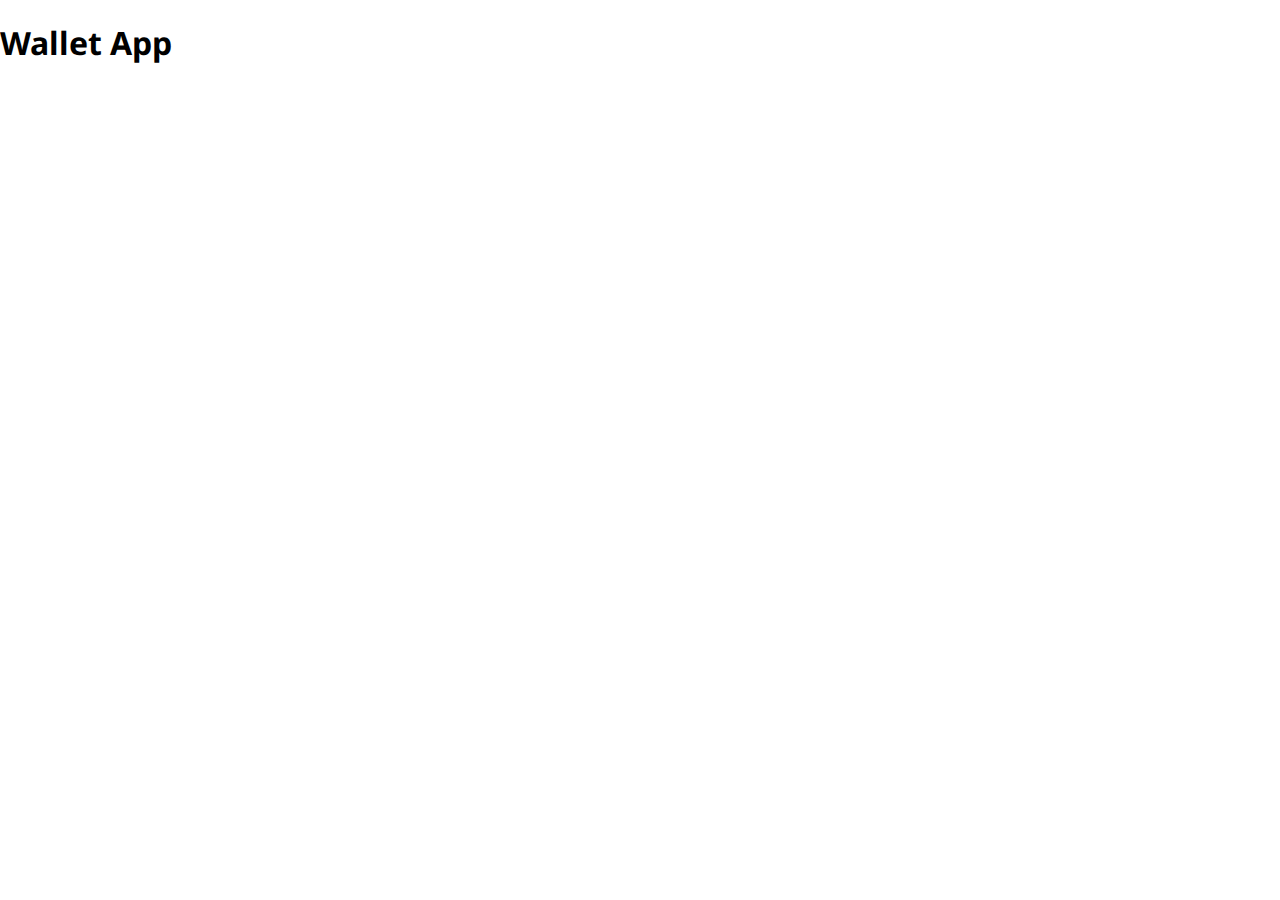
==== index.html @ 6ffdcf3c "initial commit" ====
<!DOCTYPE html>
<html>
  <head>
    <title>Wallet App - login</title>
    <link rel="stylesheet" href="styles.css" />
    <script src="index.js"></script>
  </head>
  <body>
    <h1>Wallet App</h1>
  </body>
</html>
---- styles.css ----
@import url("https://fonts.googleapis.com/css2?family=Noto+Sans:ital,wght@0,100;0,200;0,300;0,400;0,500;0,600;0,700;0,800;0,900;1,100;1,200;1,300;1,400;1,500;1,600;1,700;1,800;1,900&display=swap");

body {
  padding: 0;
  margin: 0;
  font-family: "Noto Sans", sans-serif;
}
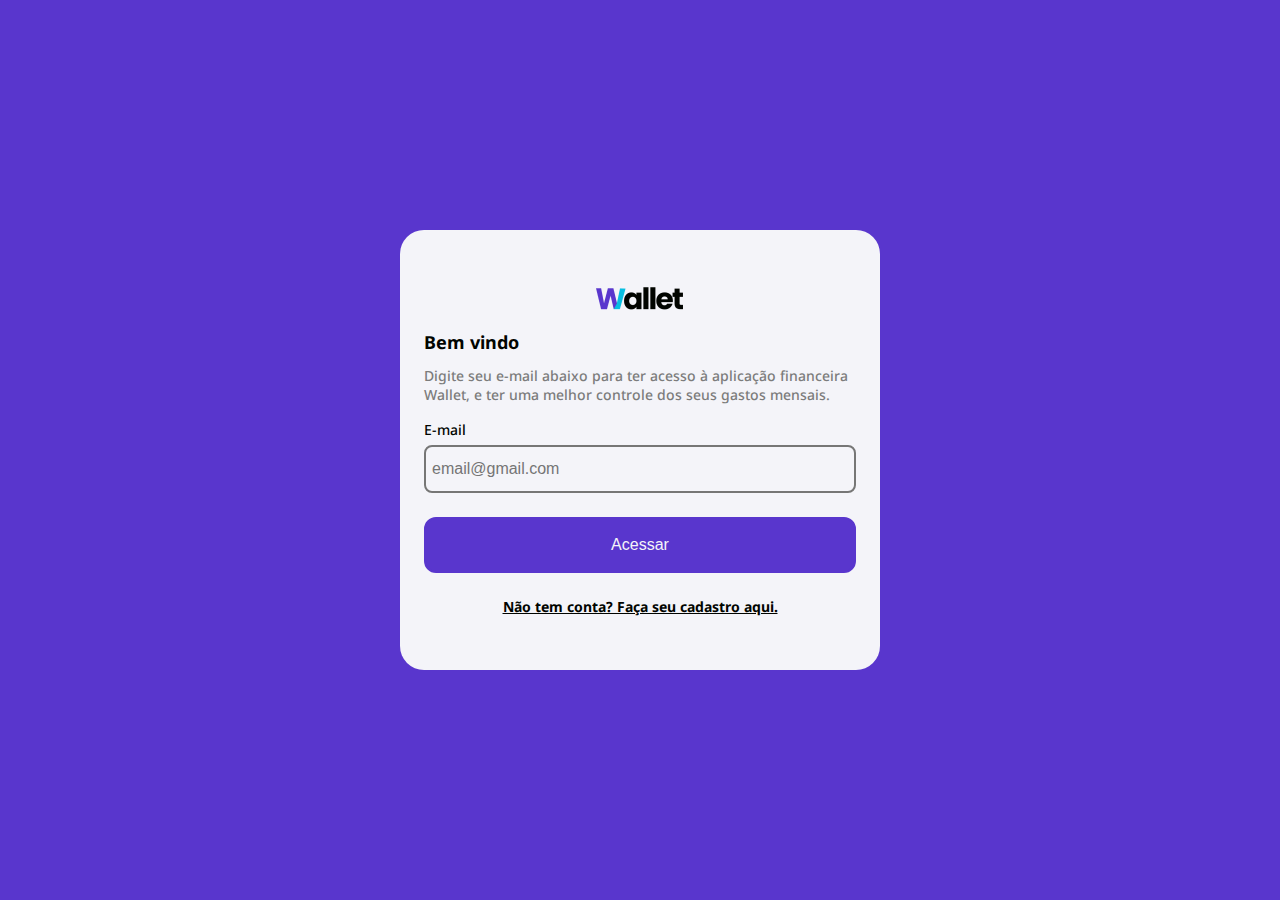
==== commit 74c26e89: "feat: implement UI for auth screen" ====
--- a/index.html
+++ b/index.html
@@ -6,6 +6,27 @@
     <script src="index.js"></script>
   </head>
   <body>
-    <h1>Wallet App</h1>
+    <div class="auth-containair">
+      <div class="auth-content">
+        <div class="auth-content-container">
+          <img class="logo" src="src/img/logo.png" />
+          <h3 class="full-width text-left mt larger">Bem vindo</h3>
+          <p class="mt small">
+            Digite seu e-mail abaixo para ter acesso à aplicação financeira
+            Wallet, e ter uma melhor controle dos seus gastos mensais.
+          </p>
+          <label class="mt" for="input-email ">E-mail</label>
+          <input
+            placeholder="email@gmail.com"
+            class="mt smaller"
+            id="input-email"
+            name="input-email"
+            type="email"
+          />
+          <button class="full-width mt large">Acessar</button>
+          <a class="mt large">Não tem conta? Faça seu cadastro aqui.</a>
+        </div>
+      </div>
+    </div>
   </body>
 </html>
--- a/styles.css
+++ b/styles.css
@@ -4,4 +4,157 @@
   padding: 0;
   margin: 0;
   font-family: "Noto Sans", sans-serif;
+  color: #010400;
 }
+
+h1 {
+  font-size: 40px;
+  font-weight: bolder;
+  margin: 0px;
+  padding: 0px;
+}
+
+h2 {
+  font-size: 24px;
+  font-weight: bolder;
+  margin: 0px;
+  padding: 0px;
+}
+
+h3 {
+  font-size: 18px;
+  font-weight: bold;
+  margin: 0px;
+  padding: 0px;
+}
+
+h4 {
+  font-size: 16px;
+  color: #7c7c7c;
+  font-weight: 700;
+  margin: 0px;
+  padding: 0px;
+}
+
+p {
+  font-size: 14px;
+  font-weight: 500;
+  color: #7c7c7c;
+  margin: 0px;
+  padding: 0px;
+}
+
+label {
+  width: 100%;
+  font-size: 14px;
+  font-weight: 500;
+}
+
+a {
+  font-size: 14px;
+  font-weight: 700;
+  text-decoration: underline;
+}
+
+button {
+  background-color: #5936cd;
+  height: 56px;
+  width: 432px;
+  border-radius: 12px;
+  color: #f4f4f9;
+  font-weight: 12px;
+  font-size: 16px;
+  border-color: #5936cd;
+  border-width: 2px;
+  border-style: solid;
+}
+
+button.small {
+  background-color: #f4f4f9;
+  color: #010400;
+  font-size: 14px;
+  border-radius: 8px;
+  width: 90px;
+  height: 36px;
+}
+
+input {
+  background-color: #f4f4f9;
+  width: 100%;
+  height: 48px;
+  border: color #06bee0;
+  border-width: 2px;
+  border-style: solid;
+  border-radius: 8px;
+  color: #010400;
+  font-size: 16px;
+  padding: 6px;
+  box-sizing: border-box;
+}
+
+.full-width {
+  width: 100%;
+}
+
+.text-center {
+  text-align: center;
+}
+
+.text-left {
+  text-align: left;
+}
+
+.mt {
+  margin-top: 16px;
+}
+
+.mt.larger {
+  margin-top: 16px;
+}
+
+.mt.large {
+  margin-top: 24px;
+}
+
+.mt.small {
+  margin-top: 12px;
+}
+
+.mt.smaller {
+  margin-top: 6px;
+}
+
+.logo {
+  width: 88px;
+  height: auto;
+}
+
+.auth-containair {
+  width: 100vw;
+  height: 100vh;
+  display: flex;
+  align-items: center;
+  justify-content: center;
+  background-color: #5936cd;
+}
+
+.auth-content {
+  display: flex;
+  align-items: center;
+  justify-content: center;
+  width: 480px;
+  height: auto;
+  min-height: 440px;
+  border-radius: 24px;
+  background-color: #f4f4f9;
+}
+
+.auth-content-container {
+  display: flex;
+  flex-direction: column;
+  align-items: center;
+  justify-content: center;
+  width: 100%;
+  height: 100%;
+  padding: 24px;
+}
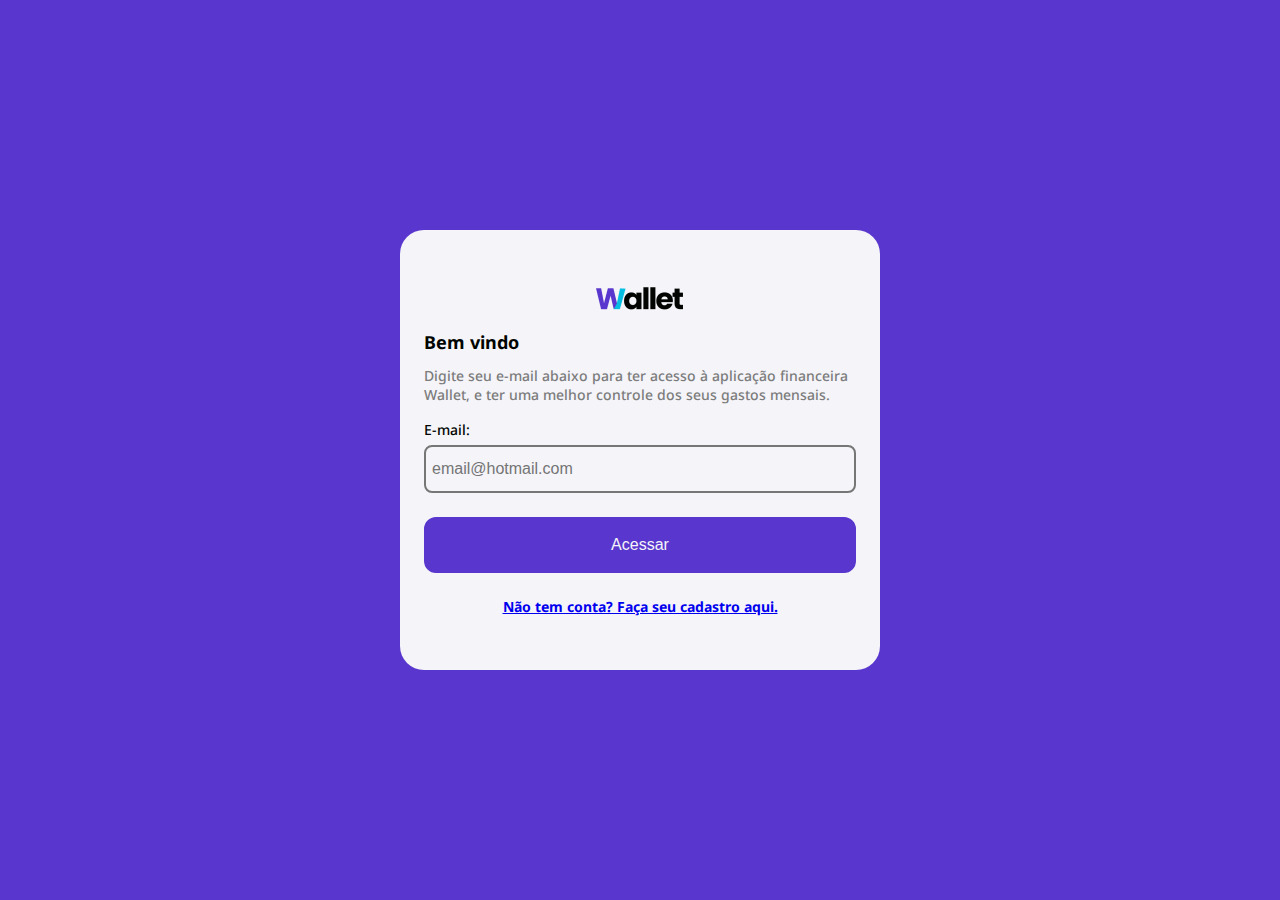
==== commit e96833b1: "feat: integrate user initial validation" ====
--- a/index.html
+++ b/index.html
@@ -15,16 +15,20 @@
             Digite seu e-mail abaixo para ter acesso à aplicação financeira
             Wallet, e ter uma melhor controle dos seus gastos mensais.
           </p>
-          <label class="mt" for="input-email ">E-mail</label>
+          <label class="mt" for="input-email">E-mail:</label>
           <input
-            placeholder="email@gmail.com"
+            placeholder="email@hotmail.com"
             class="mt smaller"
             id="input-email"
             name="input-email"
-            type="email"
+            type="text"
           />
-          <button class="full-width mt large">Acessar</button>
-          <a class="mt large">Não tem conta? Faça seu cadastro aqui.</a>
+          <button onclick="onClickLogin()" class="full-width mt large">
+            Acessar
+          </button>
+          <a href="src/pages/register/index.html" class="mt large"
+            >Não tem conta? Faça seu cadastro aqui.</a
+          >
         </div>
       </div>
     </div>
--- a/styles.css
+++ b/styles.css
@@ -67,6 +67,7 @@
   border-color: #5936cd;
   border-width: 2px;
   border-style: solid;
+  cursor: pointer;
 }
 
 button.small {
